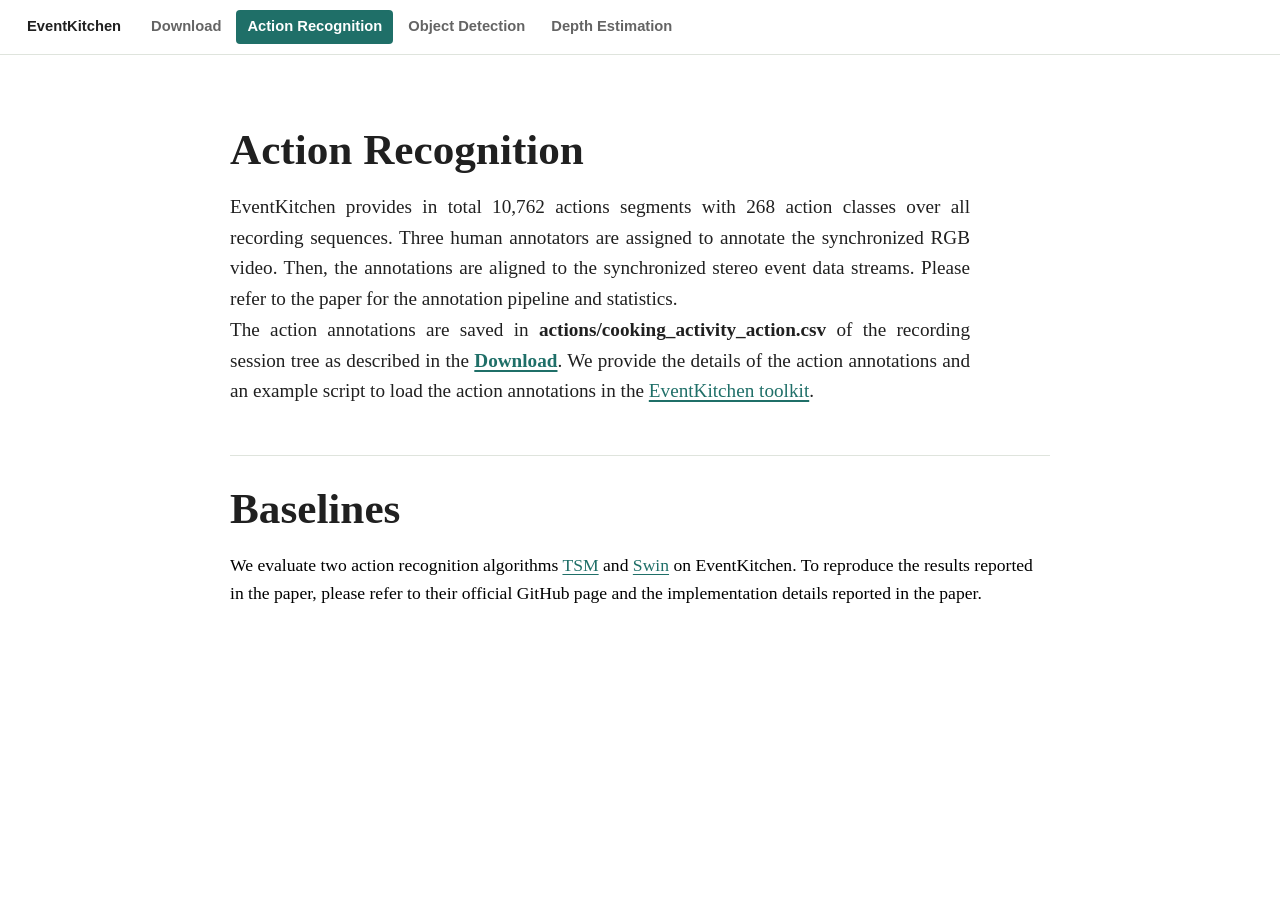
==== action-recognition.html @ 8acf1f94 "update" ====
<!doctype html>
<html lang="en">
  <head>
    <meta charset="utf-8">
    <meta name="viewport" content="width=device-width, initial-scale=1">
    <meta name="description" content="EventKitchen action recognition benchmark.">
    <title>Action Recognition | EventKitchen</title>
    <link rel="stylesheet" href="assets/css/styles.css?v=20260727">
  </head>
  <body>
    <nav class="site-nav" aria-label="Site navigation">
      <div class="site-nav__inner">
        <a class="site-nav__link site-nav__link--brand" href="index.html">EventKitchen</a>
        <a class="site-nav__link" href="download.html">Download</a>
        <a class="site-nav__link is-active" href="action-recognition.html" aria-current="page">Action Recognition</a>
        <a class="site-nav__link" href="object-detection.html">Object Detection</a>
        <a class="site-nav__link" href="depth-estimation.html">Depth Estimation</a>
      </div>
    </nav>

    <main class="task-page">
      <header class="container task-page__header">
        <h1 class="task-page__title--compact">Action Recognition</h1>
        <p class="task-page__intro">
          EventKitchen provides in total 10,762 actions segments with 268 action classes over all recording sequences. Three human annotators are assigned to annotate the synchronized RGB video. Then, the annotations are aligned to the 
          synchronized stereo event data streams. Please refer to the paper for the annotation pipeline and statistics.<br>
          The action annotations are saved in <b>actions/cooking_activity_action.csv</b> of the recording session tree as described in the <b><a href="download.html">Download</a></b>.
          We provide the details of the action annotations and an example script to load the action annotations in the <a href="https://github.com/ChengmingF/EventKitchen_toolkit/" target="_blank" rel="noopener">EventKitchen toolkit</a>.
        </p>
      </header>
      <section class="container task-page__content" aria-labelledby="action-content-title">
        <h2 id="action-content-title">Baselines</h2>
        <p class="task-page__placeholder task-page__baseline-copy">We evaluate two action recognition algorithms <a href="https://github.com/mit-han-lab/temporal-shift-module" target="_blank" rel="noopener">TSM</a> and 
            <a href="https://github.com/SwinTransformer/Video-Swin-Transformer" target="_blank" rel="noopener">Swin</a> on EventKitchen. To reproduce the results reported in the paper,
            please refer to their official GitHub page and the implementation details reported in the paper.
        </p>
      </section>
    </main>
  </body>
</html>
---- assets/css/styles.css ----
:root {
  --bg: #ffffff;
  --paper: #ffffff;
  --ink: #202020;
  --muted: #646464;
  --line: #dfe4dd;
  --accent: #1f6f68;
  --accent-soft: #e7f1ef;
  --warm: #b15c35;
  --shadow: 0 18px 45px rgba(32, 32, 32, 0.09);
  --max-width: 1120px;
}

* {
  box-sizing: border-box;
}

html {
  scroll-behavior: smooth;
}

body {
  margin: 0;
  background: var(--bg);
  color: var(--ink);
  font-family: Charter, "Bitstream Charter", "Iowan Old Style", Georgia, serif;
  line-height: 1.6;
}

.site-nav {
  position: sticky;
  top: 0;
  z-index: 100;
  border-bottom: 1px solid var(--line);
  background: rgba(255, 255, 255, 0.96);
  backdrop-filter: blur(12px);
}

.site-nav__inner {
  display: flex;
  width: 100%;
  align-items: center;
  gap: 4px;
  margin: 0;
  padding: 10px 16px;
  overflow-x: auto;
  scrollbar-width: none;
}

.site-nav__inner::-webkit-scrollbar {
  display: none;
}

.site-nav__link {
  flex: 0 0 auto;
  padding: 8px 11px;
  border-radius: 4px;
  color: var(--muted);
  font-family: Avenir Next, Avenir, "Gill Sans", sans-serif;
  font-size: 0.92rem;
  font-weight: 650;
  line-height: 1.2;
  text-decoration: none;
  white-space: nowrap;
  transition:
    background 160ms ease,
    color 160ms ease;
}

.site-nav__link:hover {
  background: var(--accent-soft);
  color: var(--accent);
}

.site-nav__link--brand {
  margin-right: 4px;
  color: var(--ink);
  font-weight: 800;
}

.site-nav__link.is-active {
  background: var(--accent);
  color: #ffffff;
}

a {
  color: var(--accent);
  text-decoration-thickness: 0.08em;
  text-underline-offset: 0.18em;
}

img,
video,
svg {
  display: block;
  max-width: 100%;
}

.container {
  width: min(var(--max-width), calc(100% - 32px));
  margin: 0 auto;
}

.narrow {
  max-width: 790px;
}

.paper-header {
  padding: 74px 0 38px;
  text-align: center;
}

h1,
h2,
p {
  overflow-wrap: break-word;
}

h1 {
  margin: 0 auto;
  max-width: 1080px;
  font-size: clamp(1.95rem, 4.1vw, 3.65rem);
  font-weight: 800;
  letter-spacing: 0;
  line-height: 1.08;
}

h1 span {
  display: block;
}

.dataset-name {
  display: inline-flex;
  align-items: center;
  justify-content: center;
  margin: 0 0 16px;
  padding: 7px 14px;
  border: 1px solid var(--line);
  border-radius: 999px;
  background: var(--paper);
  color: var(--warm);
  font-family: Avenir Next, Avenir, "Gill Sans", sans-serif;
  font-size: 1.18rem;
  font-weight: 800;
  letter-spacing: 0;
  line-height: 1;
}

.tagline {
  max-width: 780px;
  margin: 18px auto 0;
  color: #363636;
  font-size: clamp(1.35rem, 2vw, 1.72rem);
  line-height: 1.35;
}

.authors {
  display: flex;
  flex-wrap: wrap;
  justify-content: center;
  gap: 7px 17px;
  margin-top: 24px;
  font-size: 1.2rem;
}

.authors a {
  color: var(--accent);
  text-decoration: none;
}

.authors a:hover {
  color: var(--warm);
}

.authors sup,
.affiliation sup {
  margin-left: 2px;
  font-size: 0.68em;
  line-height: 0;
  vertical-align: super;
}

.affiliation,
.venue {
  margin: 10px auto 0;
  color: var(--muted);
  font-family: Avenir Next, Avenir, "Gill Sans", sans-serif;
  font-size: 1.08rem;
  line-height: 1.35;
}

.venue {
  color: var(--warm);
  font-size: 1.5rem;
  font-weight: 800;
}

.resource-links {
  display: flex;
  flex-wrap: wrap;
  justify-content: center;
  gap: 12px;
  margin-top: 26px;
}

.resource-link {
  display: inline-flex;
  min-width: 126px;
  min-height: 46px;
  align-items: center;
  justify-content: center;
  gap: 9px;
  padding: 10px 16px;
  border: 1px solid var(--line);
  border-radius: 999px;
  background: var(--paper);
  box-shadow: 0 8px 22px rgba(32, 32, 32, 0.06);
  color: var(--ink);
  font-family: Avenir Next, Avenir, "Gill Sans", sans-serif;
  font-size: 1.05rem;
  font-weight: 400;
  line-height: 1;
  text-decoration: none;
  transition:
    border-color 160ms ease,
    box-shadow 160ms ease,
    transform 160ms ease;
}

.resource-link:hover {
  border-color: rgba(31, 111, 104, 0.55);
  box-shadow: 0 12px 28px rgba(31, 111, 104, 0.13);
  transform: translateY(-1px);
}

.resource-icon {
  width: 22px;
  height: 22px;
  stroke: currentColor;
  stroke-width: 2;
  fill: none;
  stroke-linecap: round;
  stroke-linejoin: round;
}

.github-icon {
  fill: currentColor;
  stroke: none;
}

.demo-section {
  padding: 24px 0 58px;
}

h2 {
  margin: 0 0 18px;
  font-size: clamp(1.8rem, 4vw, 2.7rem);
  font-weight: 800;
  letter-spacing: 0;
  line-height: 1.08;
  text-align: center;
}

h3 {
  margin: 0 0 10px;
  color: var(--ink);
  font-size: 1.4rem;
  letter-spacing: 0;
  line-height: 1.18;
}

.demo {
  overflow: hidden;
  margin: 0;
  border: 1px solid var(--line);
  border-radius: 8px;
  background: var(--paper);
  box-shadow: var(--shadow);
}

.demo video {
  width: 100%;
  aspect-ratio: 2 / 1;
  background: #111;
  object-fit: cover;
}

.demo figcaption {
  padding: 14px 18px;
  color: var(--muted);
  font-family: Avenir Next, Avenir, "Gill Sans", sans-serif;
  font-size: 1.05rem;
  line-height: 1.45;
  text-align: justify;
}

.abstract-section {
  padding: 58px 0 84px;
  border-top: 1px solid var(--line);
  background: #ffffff;
}

.abstract-section p {
  margin: 0 0 18px;
  color: #303030;
  font-size: 1.22rem;
  text-align: justify;
}

.download-section {
  padding: 58px 0 90px;
  background: #ffffff;
}

.download-section p,
.download-steps {
  color: #303030;
  font-size: 1.18rem;
}

.download-section p {
  margin: 0 0 22px;
  text-align: justify;
}

.download-button {
  display: inline-flex;
  min-height: 48px;
  align-items: center;
  justify-content: center;
  margin-bottom: 24px;
  padding: 11px 18px;
  border-radius: 999px;
  background: var(--accent);
  color: #ffffff;
  font-family: Avenir Next, Avenir, "Gill Sans", sans-serif;
  font-size: 1.05rem;
  font-weight: 400;
  line-height: 1;
  text-decoration: none;
}

.download-button:hover {
  background: #175c56;
}

.download-steps {
  margin: 0;
  padding-left: 1.35em;
}

.download-steps li {
  margin-bottom: 8px;
  padding-left: 4px;
}

.dataset-structure {
  margin-top: 10px;
}

.folder-tree {
  overflow-x: auto;
  margin: 18px 0;
  padding: 18px;
  border: 1px solid var(--line);
  border-radius: 8px;
  background: #f8faf8;
  color: #252525;
  font-size: 0.96rem;
  line-height: 1.45;
}

.folder-tree code,
.dataset-structure code {
  font-family: "SFMono-Regular", Consolas, "Liberation Mono", monospace;
}

.structure-notes {
  margin: 0;
  padding-left: 1.25em;
  color: #303030;
  font-size: 1.08rem;
  text-align: justify;
}

.structure-notes li {
  margin-bottom: 8px;
}

@media (max-width: 620px) {
  .paper-header {
    padding-top: 50px;
  }

  .resource-links {
    align-items: stretch;
    flex-direction: column;
  }

  .resource-link {
    width: 100%;
  }

  .demo-section,
  .abstract-section,
  .download-section {
    padding-block: 44px;
  }

  .demo figcaption {
    text-align: left;
  }
}

figure.demo figcaption {
  display: block;
  width: 100%;
  text-align: justify;
}

.abstract-section .container p,
.download-section .container p,
.dataset-structure p,
.structure-notes {
  text-align: justify;
  text-justify: inter-word;
}

.annotation-notes {
  text-align: left;
}

.task-page {
  min-height: calc(100vh - 57px);
  padding: 72px 0 96px;
}

.task-page__header,
.task-page__content {
  max-width: 820px;
}

.task-page h1 {
  max-width: none;
  margin: 0;
  font-size: clamp(2.4rem, 5vw, 4.2rem);
  line-height: 1.05;
  text-align: left;
}

.task-page h1.task-page__title--compact {
  font-size: clamp(1.8rem, 4vw, 2.7rem);
}

.task-page__intro {
  max-width: 740px;
  margin: 20px 0 0;
  color: var(--ink);
  font-size: 1.2rem;
  text-align: justify;
}

.task-page__content {
  margin-top: 48px;
  padding-top: 30px;
  border-top: 1px solid var(--line);
}

.task-page__content h2 {
  font-size: clamp(1.8rem, 4vw, 2.7rem);
  text-align: left;
}

.task-page__placeholder {
  margin: 0;
  color: var(--ink);
  font-size: 1.1rem;
}

.task-page__baseline-copy {
  color: #000000;
}

.download-page .download-section {
  padding-top: 72px;
}
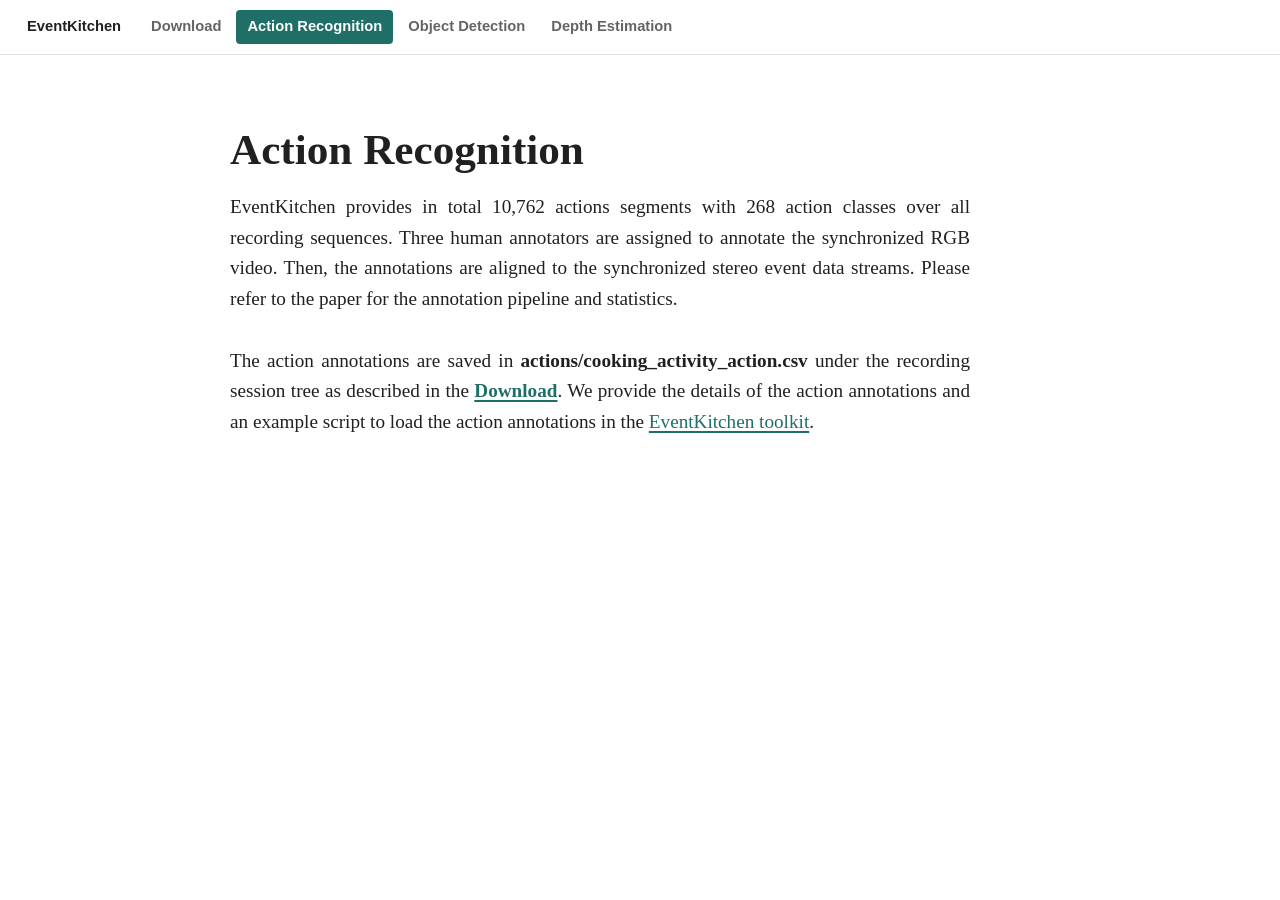
==== commit aecec99a: "update" ====
--- a/action-recognition.html
+++ b/action-recognition.html
@@ -23,18 +23,18 @@
         <h1 class="task-page__title--compact">Action Recognition</h1>
         <p class="task-page__intro">
           EventKitchen provides in total 10,762 actions segments with 268 action classes over all recording sequences. Three human annotators are assigned to annotate the synchronized RGB video. Then, the annotations are aligned to the 
-          synchronized stereo event data streams. Please refer to the paper for the annotation pipeline and statistics.<br>
-          The action annotations are saved in <b>actions/cooking_activity_action.csv</b> of the recording session tree as described in the <b><a href="download.html">Download</a></b>.
+          synchronized stereo event data streams. Please refer to the paper for the annotation pipeline and statistics.<br><br>
+          The action annotations are saved in <b>actions/cooking_activity_action.csv</b> under the recording session tree as described in the <b><a href="download.html">Download</a></b>.
           We provide the details of the action annotations and an example script to load the action annotations in the <a href="https://github.com/ChengmingF/EventKitchen_toolkit/" target="_blank" rel="noopener">EventKitchen toolkit</a>.
         </p>
       </header>
-      <section class="container task-page__content" aria-labelledby="action-content-title">
+      <!-- <section class="container task-page__content" aria-labelledby="action-content-title">
         <h2 id="action-content-title">Baselines</h2>
         <p class="task-page__placeholder task-page__baseline-copy">We evaluate two action recognition algorithms <a href="https://github.com/mit-han-lab/temporal-shift-module" target="_blank" rel="noopener">TSM</a> and 
             <a href="https://github.com/SwinTransformer/Video-Swin-Transformer" target="_blank" rel="noopener">Swin</a> on EventKitchen. To reproduce the results reported in the paper,
             please refer to their official GitHub page and the implementation details reported in the paper.
         </p>
-      </section>
+      </section> -->
     </main>
   </body>
 </html>
--- a/assets/css/styles.css
+++ b/assets/css/styles.css
@@ -307,6 +307,28 @@
   text-align: justify;
 }
 
+.citation-section {
+  padding: 58px 0 84px;
+  border-top: 1px solid var(--line);
+  background: #ffffff;
+}
+
+.citation-box {
+  overflow-x: auto;
+  margin: 0;
+  padding: 20px;
+  border: 1px solid var(--line);
+  border-radius: 8px;
+  background: #f8faf8;
+  color: var(--ink);
+  font-size: 0.95rem;
+  line-height: 1.55;
+}
+
+.citation-box code {
+  font-family: "SFMono-Regular", Consolas, "Liberation Mono", monospace;
+}
+
 .download-section {
   padding: 58px 0 90px;
   background: #ffffff;
@@ -403,6 +425,7 @@
 
   .demo-section,
   .abstract-section,
+  .citation-section,
   .download-section {
     padding-block: 44px;
   }
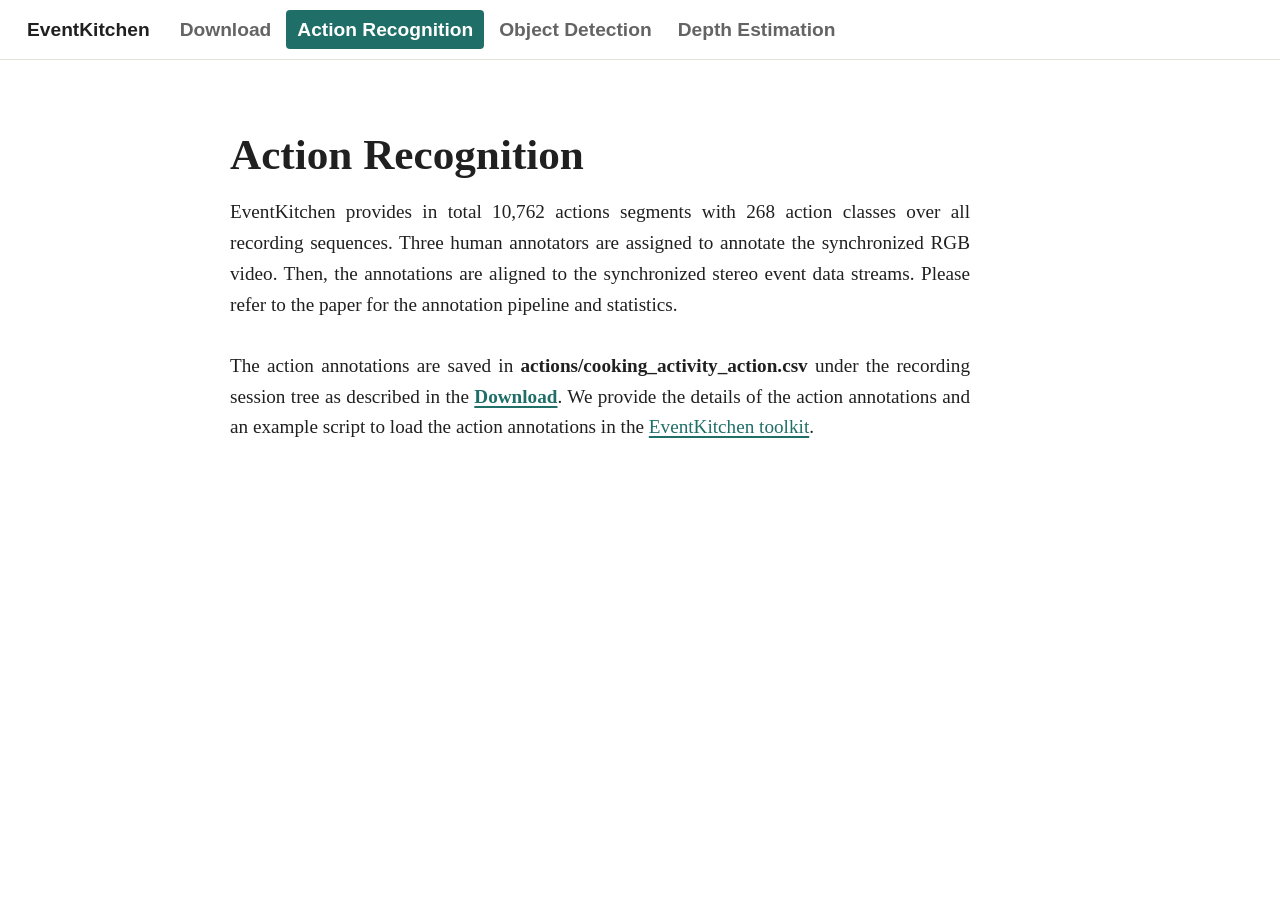
==== commit 77b9d5ac: "update" ====
--- a/action-recognition.html
+++ b/action-recognition.html
@@ -5,7 +5,7 @@
     <meta name="viewport" content="width=device-width, initial-scale=1">
     <meta name="description" content="EventKitchen action recognition benchmark.">
     <title>Action Recognition | EventKitchen</title>
-    <link rel="stylesheet" href="assets/css/styles.css?v=20260727">
+    <link rel="stylesheet" href="assets/css/styles.css?v=20260802-2">
   </head>
   <body>
     <nav class="site-nav" aria-label="Site navigation">
--- a/assets/css/styles.css
+++ b/assets/css/styles.css
@@ -57,7 +57,7 @@
   border-radius: 4px;
   color: var(--muted);
   font-family: Avenir Next, Avenir, "Gill Sans", sans-serif;
-  font-size: 0.92rem;
+  font-size: 1.2rem;
   font-weight: 650;
   line-height: 1.2;
   text-decoration: none;
